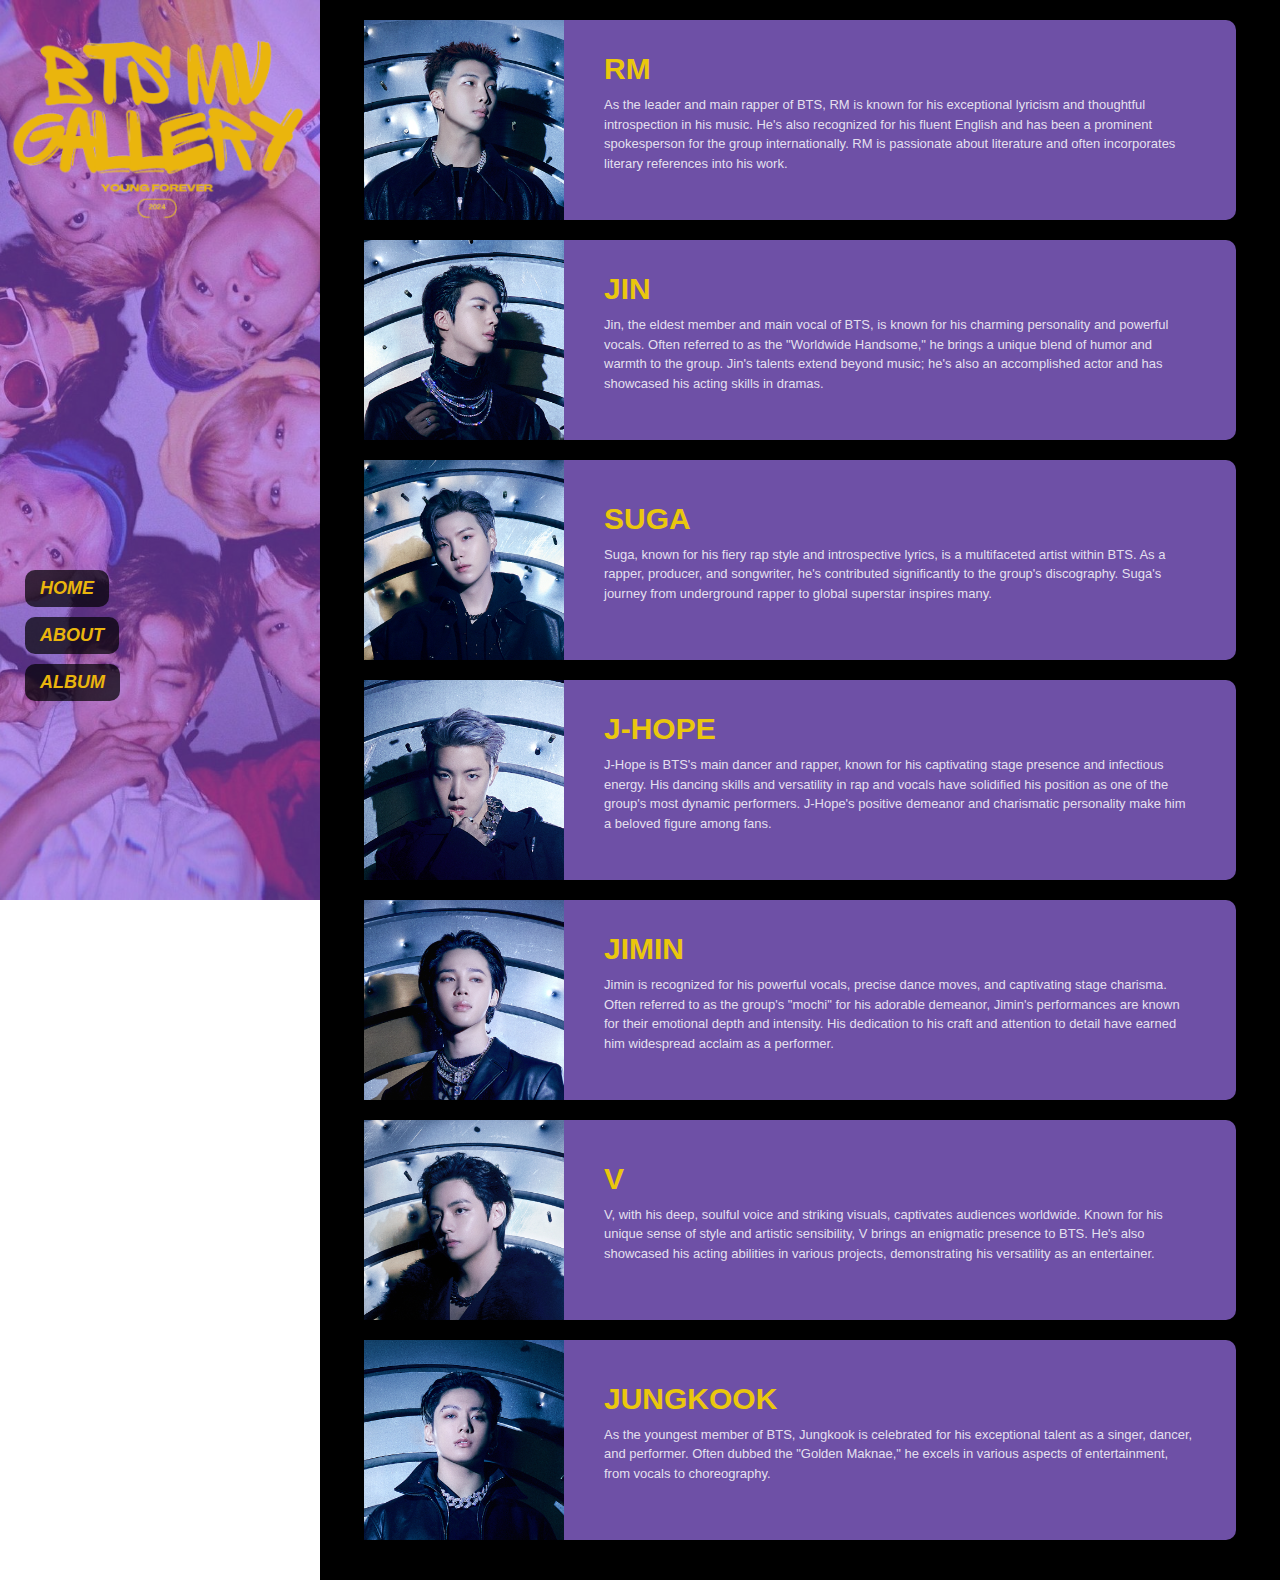
==== about.html @ 4cdda4c3 "finish the about html" ====
<!DOCTYPE html>
<html lang="en">
<head>
  <meta charset="UTF-8">
  <meta name="viewport" content="width=device-width, initial-scale=1.0">
  <title>BTS MV Gallery</title>
  <!-- Bootstrap CSS -->
  <link href="https://stackpath.bootstrapcdn.com/bootstrap/4.5.2/css/bootstrap.min.css" rel="stylesheet"/>
  <link rel= "stylesheet" href="css/style.css" />
  <link rel= "stylesheet" href="css/about.css" />
  <link rel="icon" href="assets/logo.png"/>

  
  <script type="text/javascript" src="//code.jquery.com/jquery-1.11.0.min.js"></script>
  <script src="https://stackpath.bootstrapcdn.com/bootstrap/4.5.2/js/bootstrap.bundle.min.js"></script>
 
</head>

<body>
  <div class="container">
    <div class="row">
      <nav class="col-md-4 d-block sidebar">
        <div class="logo-image">
          <img src="assets/logo.png" alt="logo">
        </div>
        <div class="sidebar-sticky">
          <ul class="nav flex-column">
            <li class="nav-item">
              <a class="nav-link" href="index.html">HOME</a>
            </li>
            <li class="nav-item">
              <a class="nav-link" href="about.html">ABOUT</a>
            </li>
            <li class="nav-item">
              <a class="nav-link" href="album.html">ALBUM</a>
            </li>
          </ul>
        </div>
      </nav>
    </div>
  </div>
  
  <!--Mobile Navigation Bar-->
  <nav class="navbar navbar-expand-lg navbar-dark bg-dark fixed-top d-lg-none">
    <a class="navbar-logo" href="index.html">
        <img src="assets/logo.png" alt="logo"/>
    </a>
    <div class="navbar-nav ml-auto">
      <ul class="navbar-nav d-flex flex-row">
        <li class="nav-item active">
          <a class="nav-link-top" href="index.html">HOME</a>
        </li>
        <li class="nav-item">
          <a class="nav-link-top" href="about.html">ABOUT</a>
        </li>
        <li class="nav-item">
          <a class="nav-link-top" href="album.html">ALBUM</a>
        </li>
      </ul>
    </div>
  </nav>
  

  <main role="main" class="col-md-9 ml-sm-auto col-lg-9 px-4 content custom-padding-top">
    <div class="profile-container">
      <div class="member-profile">
        <img class="member-photo" src="assets/RM.jpeg" alt="RM headshot"/>
        <div class="member-description">
            <h2>RM</h2>
            <p>
              As the leader and main rapper of BTS, RM is known for his exceptional lyricism and thoughtful introspection in his music. He's also recognized for his fluent English and has been a prominent spokesperson for the group internationally. RM is passionate about literature and often incorporates literary references into his work.
            </p>

        </div>
      </div>

      <div class="member-profile">
          <img class="member-photo" src="assets/JIN.jpeg" alt="JIN headshot"/>
          <div class="member-description">
            <h2>JIN</h2>
            <p>
            Jin, the eldest member and main vocal of BTS, is known for his charming personality and powerful vocals. Often referred to as the "Worldwide Handsome," he brings a unique blend of humor and warmth to the group. Jin's talents extend beyond music; he's also an accomplished actor and has showcased his acting skills in dramas.
            </p>
          </div>
      </div>

      <div class="member-profile">
        <img class="member-photo" src="assets/SUGA.jpeg" alt="SUGA headshot"/>
        <div class="member-description">
          <h2>SUGA</h2>
          <p>
          Suga, known for his fiery rap style and introspective lyrics, is a multifaceted artist within BTS. As a rapper, producer, and songwriter, he's contributed significantly to the group's discography. Suga's journey from underground rapper to global superstar inspires many.
          </p>
        </div>
      </div>

      <div class="member-profile">
        <img class="member-photo" src="assets/JHOPE.jpeg" alt="JHOPE headshot"/>
        <div class="member-description">
          <h2>J-HOPE</h2>
          <p>
          J-Hope is BTS's main dancer and rapper, known for his captivating stage presence and infectious energy. His dancing skills and versatility in rap and vocals have solidified his position as one of the group's most dynamic performers. J-Hope's positive demeanor and charismatic personality make him a beloved figure among fans.
          </p>
        </div>
      </div>

      <div class="member-profile">
        <img class="member-photo" src="assets/JIMIN.jpeg" alt="JIMIN headshot"/>
        <div class="member-description">
          <h2>JIMIN</h2>
          <p>
          Jimin is recognized for his powerful vocals, precise dance moves, and captivating stage charisma. Often referred to as the group's "mochi" for his adorable demeanor, Jimin's performances are known for their emotional depth and intensity. His dedication to his craft and attention to detail have earned him widespread acclaim as a performer.
        </div>
      </div>

      <div class="member-profile">
        <img class="member-photo" src="assets/V.jpeg" alt="V headshot"/>
        <div class="member-description">
          <h2>V</h2>
          <p>
          V, with his deep, soulful voice and striking visuals, captivates audiences worldwide. Known for his unique sense of style and artistic sensibility, V brings an enigmatic presence to BTS. He's also showcased his acting abilities in various projects, demonstrating his versatility as an entertainer.
          </p>
        </div>
      </div>

      <div class="member-profile">
        <img class="member-photo" src="assets/JUNGKOOK.jpeg" alt="JUNGKOOK headshot"/>
        <div class="member-description">
          <h2>JUNGKOOK</h2>
          <p>
            As the youngest member of BTS, Jungkook is celebrated for his exceptional talent as a singer, dancer, and performer. Often dubbed the "Golden Maknae," he excels in various aspects of entertainment, from vocals to choreography.
          </p>
        </div>
      </div>
    </div>
    
    



  </main>

</body>

</html>
---- css/style.css ----
html,body{
    height: 100%;
}

/*left sidebar styling*/

.sidebar {
    position: fixed;
    top: 0;
    left: 0;
    bottom: 0;
    width: 25%; 
    background-image: url("sidebar.jpeg");
    background-size: cover; 
    background-position: center; 
    object-fit: contain;
}
 

.sidebar::before {
    content: '';
    position: absolute;
    top: 0;
    left: 0;
    width: 100%;
    height: 100%;
    background: rgba(151, 71, 255, 0.5);
}


.logo-image {
    position: absolute;
    top: 0;
    left: 0;
    width: 100%;
    height: 100%;
    z-index: 1; 
}

.logo-image img {
    max-width: 100%; 
}




/* ---------------side bar nav items styling------------------ */


.sidebar-sticky {
    margin-top: 570px;
    padding-bottom: 10px;
    padding-left: 10px;
}

.sidebar a {
    text-decoration: none;
    color: #EAB50D; 
    font-weight: bold;
    text-align: center; 
    font-style: italic;
    font-size: 18px;
    background: rgba(0, 0, 0, 0.70);
    display: inline-block;
    padding: 5px 15px; 
    margin-bottom: 10px; 
    border-radius: 10px;
    position: relative;
    z-index: 1;

}

.sidebar a:hover {
    color: white;
}




/*top navbar styling*/

.navbar{
    height: 70px;
}

.navbar img {
    width: 70px;
}


/* top nav bar items styling */ 

  

.nav-item {
   width: 100px;
}

.nav-link-top {
    color: #EAB50D; 
    display: inline-block;
    margin-left: 10px;
    border-radius: 10px;
    padding: 5px 5px;
    background: rgba(0, 0, 0, 0.70);
    position: relative;
    z-index: 1;
    font-weight: bold;
    text-align: center; 
    font-style: italic;
    font-size: 18px;
  }


.nav-link-top:hover {
    background-color: rgba(255, 255, 255, 0.1);
    text-decoration: none;
    color: white;

  }



/* ---------------main content styling------------------ */

@media (max-width: 991.98px) {
    .custom-padding-top {
      padding-top: 60px; 
    }
  }

main {
    width: 75%;
    background-color: black;
  

}

/* ---------------video container styling------------------ */



.video-title {
    padding-top: 40px;
    padding-left: 20px;
    font-size: 40px; 
    text-align: left; 
    color: #EAB50D; 
    font-weight: bold;
    font-style: italic;
  }

.album-name {
    padding-left: 20px;
    font-size: 20px; 
    text-align: left; 
    color: #EAB50D; 
    font-style: italic;
    font-weight: lighter;
}

.description {
    text-wrap: wrap;
    color:#EAB50D;
    text-align: left;
}

.video-container {
    width: 100%;
    height: 50%;
    margin: auto;
}

.video-container video {
    object-fit: cover;
    padding-left: 20px;
    padding-right: 20px;
}


/* ---------------carousel styling------------------ */


.carousel-title {
    padding-left: 20px;
    font-size: 2rem; 
    text-align: left; 
    color: #EAB50D; 
    font-weight: bold;
    text-align: left; 
    font-style: italic;
  }



.slick-slide {
    transform: scale(0.8);
    transition: all 0.3s ease-in-out;
    padding: 20px 0;
}

 .slick-slide img {
    max-width: 100%; /* Set maximum width to ensure images are responsive */
    transition: all 0.3s ease-in-out;
    height: auto;
}

.slick-center {
    transform: scale(1.0);
}

.slick-dots {
    display: flex;
    justify-content: center;
    margin: 0;
    padding: 1rem 0;
    list-style-type: none;
}

.slick-dots li {
    margin: 0 0.25rem;
}


.slick-dots li button:before {
    opacity: 1 !important;
    color: white !important;

}


.slick-dots li.slick-active button:before {
    opacity: .75;
    color: #EAB50D !important;
}


/* ---------------subscription bar styling------------------ */


.subscription-bar-title {
    font-size: 20px; 
    padding-left: 20px;
    text-align: left; 
    color: #EAB50D; 
    font-weight: bold;
    font-style: italic;
}
.footer {
    display: flex;
    width: 100%;
    padding-left: 20px;
}


.subscription-bar{
    text-align: left;
    width: 70%;
    


}


form {
    padding-top: 15px;
    padding-bottom: 15px;
}

input[type="email"] {
    width: 60%;
    border-color: #EAB50D;
    border-width: 2px;
    background-color: black;
    color: #EAB50D;

  }
  

input[type="email"]::placeholder {
    color: #EAB50D;
    font-weight: lighter;
  }


/*button*/

.subscribe {
    background-color: #EAB50D;
    text-decoration: none;
    cursor: pointer;
    color: black;
    font-size: 15px;
    font-weight: bold;
    text-align: left; 
    font-style: italic;

}


/*social media icon*/

.social-icons {
    flex-direction: row;
    display: flex;
    width: 40%;
    align-items: center;
    justify-content: space-evenly;
}

.social-icons img {
    cursor: pointer;
}


/*styling for mv interpretation*/

.description-container {
    padding-top: 10px;
    padding-bottom: 15px; 
}
.description {
    margin: 20px;
    border-radius: 10px;
    background: rgba(255, 255, 255, 0.17);
    padding: 15px;
}

/*hide the form label but make sure the screen readers have access to it*/

.hidden {
    position: absolute;
    width: 1px;
    height: 1px;
    padding: 0;
    overflow: hidden;
    clip: rect(0, 0, 0, 0);
  }
---- css/about.css ----
main {
    width: 75%;
    background-color: black;
    margin-top: 0; /* Remove default margin */
}


.profile-container{
    padding: 20px;
}

.member-profile {
    display: flex;
    flex-direction: row;
    background: rgba(136, 99, 205, 0.81);
    border-radius: 10px;
    height: 200px;
    margin-bottom: 20px;
}

.member-photo {
    width: 30%;
    max-height: 100%;
    object-fit: contain; /* Ensure the image fits inside the container while preserving aspect ratio */
  }
  

.member-description{
    padding: 40px;
    display: flex;
    flex-direction: column;
    justify-content: center;
}

.member-description h2 {
    color: #EAC70D;
    font-size: 30px;
    font-weight: 800;
}
.member-description p {
    color: rgba(255, 255, 255, 0.84);
    font-size: 13px;
    font-weight: 500;
}

@media (max-width: 991.98px) {
    .member-photo {
      display: none; /* Hide the profile photo on screens smaller than 768px */
    }
  }
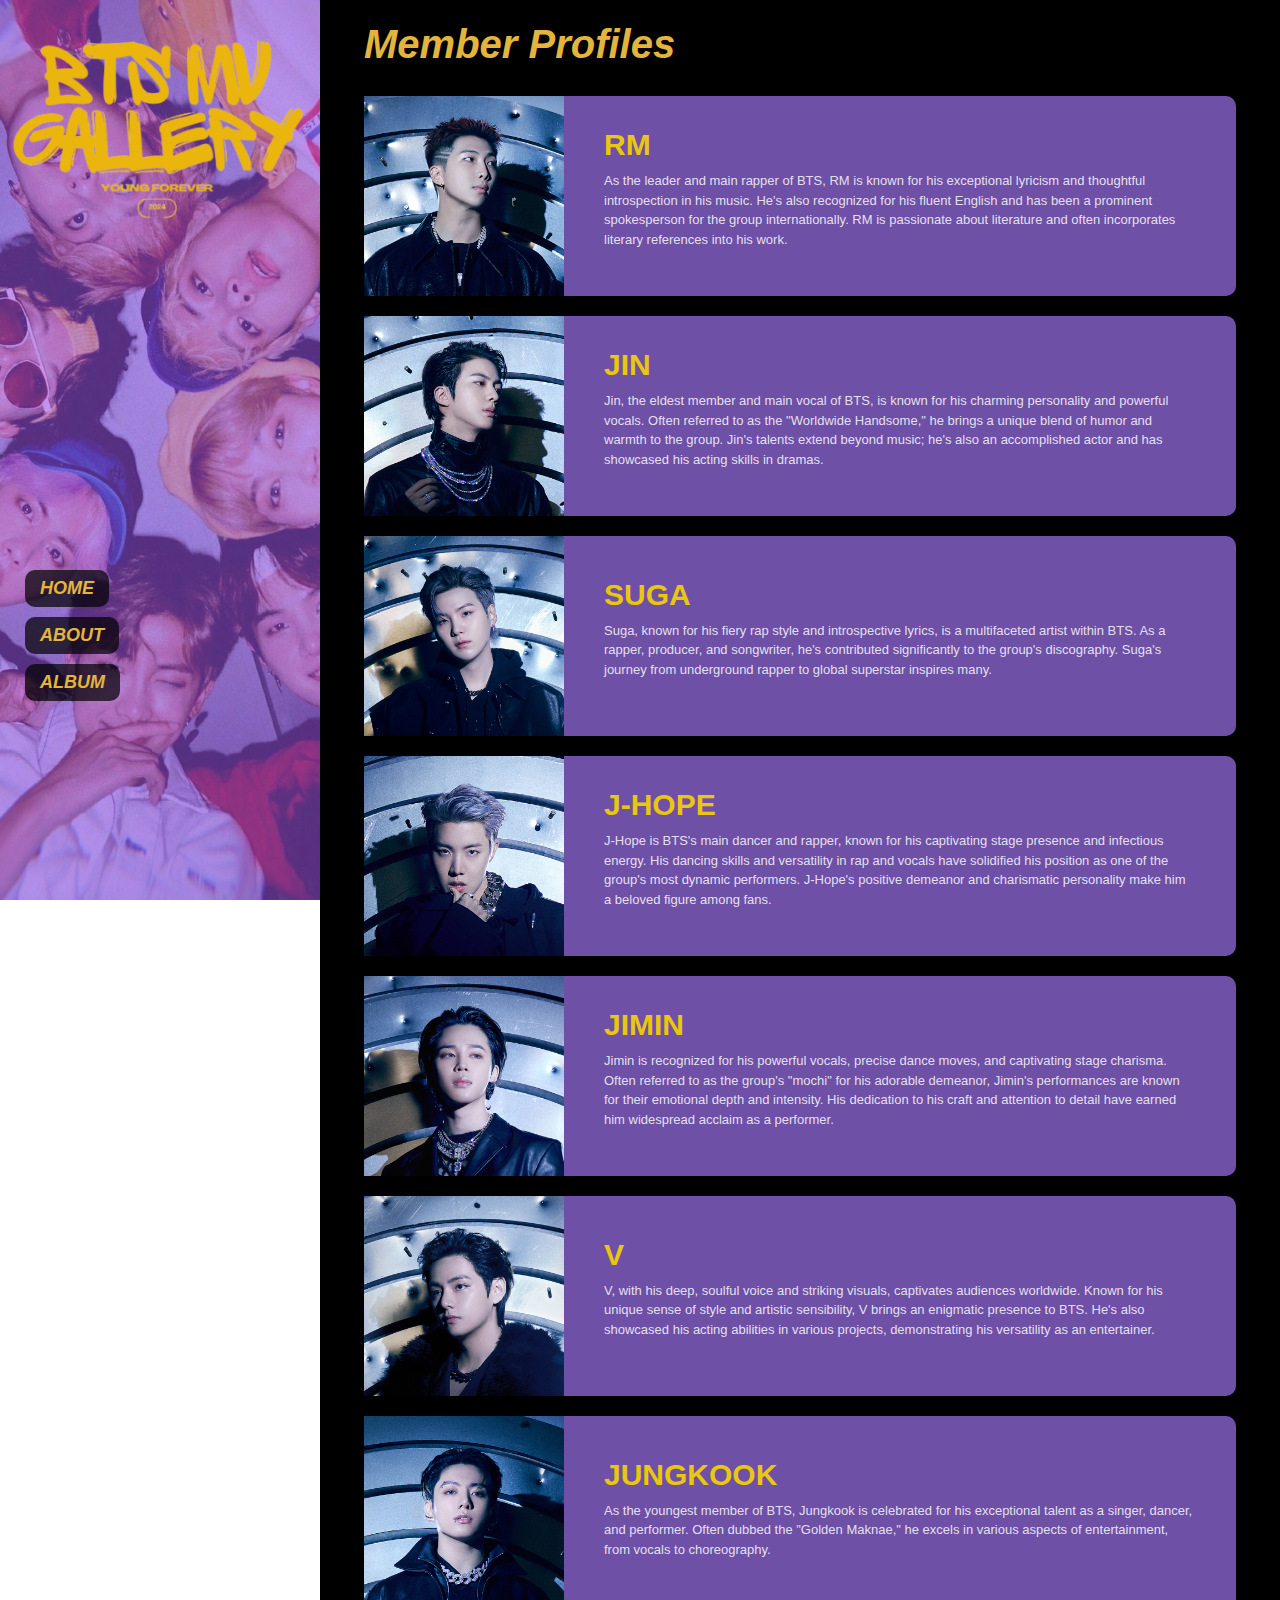
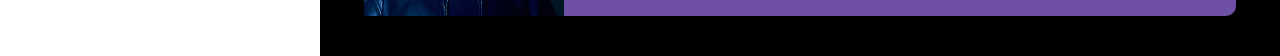
==== commit adf4feae: "More accessibility" ====
--- a/about.html
+++ b/about.html
@@ -21,7 +21,7 @@
     <div class="row">
       <nav class="col-md-4 d-block sidebar">
         <div class="logo-image">
-          <img src="assets/logo.png" alt="logo">
+          <img src="assets/logo.png" alt="MV Gallery logo">
         </div>
         <div class="sidebar-sticky">
           <ul class="nav flex-column">
@@ -43,7 +43,7 @@
   <!--Mobile Navigation Bar-->
   <nav class="navbar navbar-expand-lg navbar-dark bg-dark fixed-top d-lg-none">
     <a class="navbar-logo" href="index.html">
-        <img src="assets/logo.png" alt="logo"/>
+        <img src="assets/logo.png" alt="MV Gallery logo"/>
     </a>
     <div class="navbar-nav ml-auto">
       <ul class="navbar-nav d-flex flex-row">
@@ -62,6 +62,7 @@
   
 
   <main role="main" class="col-md-9 ml-sm-auto col-lg-9 px-4 content custom-padding-top">
+    <h1>Member Profiles</h1>
     <div class="profile-container">
       <div class="member-profile">
         <img class="member-photo" src="assets/RM.jpeg" alt="RM headshot"/>
--- a/css/style.css
+++ b/css/style.css
@@ -56,7 +56,7 @@
 
 .sidebar a {
     text-decoration: none;
-    color: #EAB50D; 
+    color: #E3B53C; 
     font-weight: bold;
     text-align: center; 
     font-style: italic;
@@ -98,7 +98,7 @@
 }
 
 .nav-link-top {
-    color: #EAB50D; 
+    color: #E3B53C; 
     display: inline-block;
     margin-left: 10px;
     border-radius: 10px;
@@ -146,7 +146,7 @@
     padding-left: 20px;
     font-size: 40px; 
     text-align: left; 
-    color: #EAB50D; 
+    color: #E3B53C; 
     font-weight: bold;
     font-style: italic;
   }
@@ -155,7 +155,7 @@
     padding-left: 20px;
     font-size: 20px; 
     text-align: left; 
-    color: #EAB50D; 
+    color: #E3B53C; 
     font-style: italic;
     font-weight: lighter;
 }
@@ -186,7 +186,7 @@
     padding-left: 20px;
     font-size: 2rem; 
     text-align: left; 
-    color: #EAB50D; 
+    color: #E3B53C; 
     font-weight: bold;
     text-align: left; 
     font-style: italic;
@@ -232,7 +232,7 @@
 
 .slick-dots li.slick-active button:before {
     opacity: .75;
-    color: #EAB50D !important;
+    color: #E3B53C !important;
 }
 
 
@@ -243,7 +243,7 @@
     font-size: 20px; 
     padding-left: 20px;
     text-align: left; 
-    color: #EAB50D; 
+    color: #E3B53C; 
     font-weight: bold;
     font-style: italic;
 }
@@ -270,16 +270,16 @@
 
 input[type="email"] {
     width: 60%;
-    border-color: #EAB50D;
+    border-color: #E3B53C;
     border-width: 2px;
     background-color: black;
-    color: #EAB50D;
+    color: #E3B53C;
 
   }
   
 
 input[type="email"]::placeholder {
-    color: #EAB50D;
+    color: #E3B53C;
     font-weight: lighter;
   }
 
@@ -287,7 +287,7 @@
 /*button*/
 
 .subscribe {
-    background-color: #EAB50D;
+    background-color: #E3B53C;
     text-decoration: none;
     cursor: pointer;
     color: black;
--- a/css/about.css
+++ b/css/about.css
@@ -1,10 +1,18 @@
-main {
-    width: 75%;
-    background-color: black;
-    margin-top: 0; /* Remove default margin */
-}
 
 
+
+h1 {
+    color: #EAC70D;
+    padding-top: 20px;
+    padding-left: 20px;
+    font-size: 40px; 
+    text-align: left; 
+    color: #E3B53C; 
+    font-weight: bold;
+    font-style: italic;
+
+
+}
 .profile-container{
     padding: 20px;
 }
@@ -21,7 +29,7 @@
 .member-photo {
     width: 30%;
     max-height: 100%;
-    object-fit: contain; /* Ensure the image fits inside the container while preserving aspect ratio */
+    object-fit: contain; 
   }
   
 
@@ -45,6 +53,6 @@
 
 @media (max-width: 991.98px) {
     .member-photo {
-      display: none; /* Hide the profile photo on screens smaller than 768px */
+      display: none; 
     }
   }